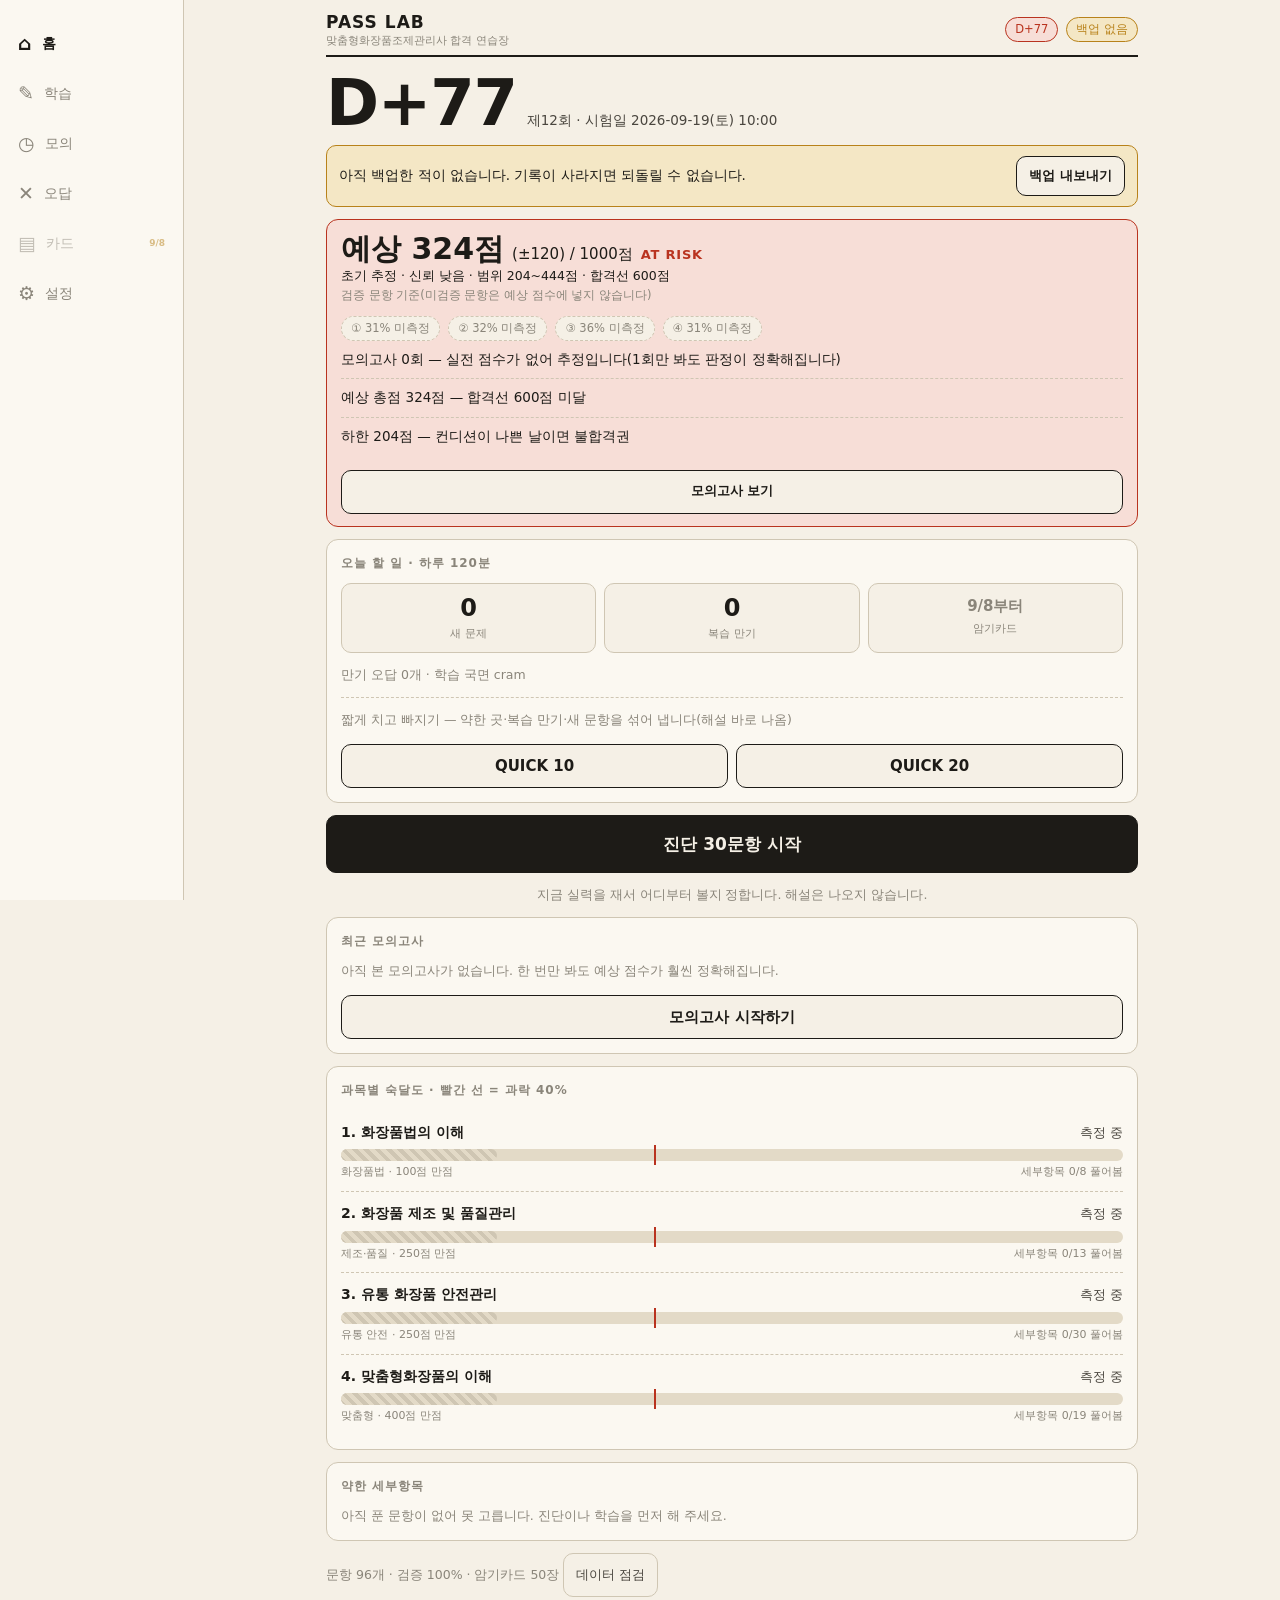
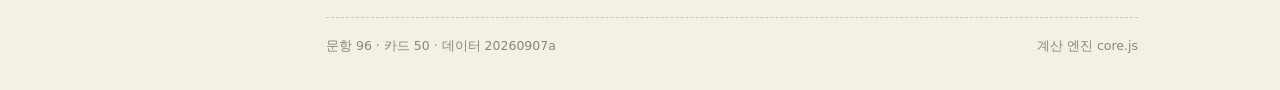
==== index.html @ 245eb5e2 "feat(cards): 암기카드 "설명하는 그림"(figure) 1단계 — 엔진·테스트·화면 연결·시범 4장 core.js에 figureToSvg(spec)/figureTexts/" ====
<!DOCTYPE html>
<html lang="ko">
<head>
<meta charset="utf-8">
<meta name="viewport" content="width=device-width, initial-scale=1, viewport-fit=cover">
<meta name="color-scheme" content="light">
<meta name="format-detection" content="telephone=no">
<meta name="apple-mobile-web-app-capable" content="yes">
<meta name="apple-mobile-web-app-title" content="PASS LAB">
<meta name="description" content="맞춤형화장품조제관리사 합격 연습장 — 문제 풀이·오답노트·암기카드">
<title>PASS LAB · 조제관리사 합격 연습장</title>
<link rel="stylesheet" href="style.css">
</head>
<body>

<div id="app">
  <header class="topbar">
    <div class="brand">PASS LAB<span>맞춤형화장품조제관리사 합격 연습장</span></div>
    <div class="row" id="topmeta"></div>
  </header>

  <main id="main">
    <p class="muted" style="padding:28px 0">문항을 불러오는 중입니다…</p>
    <noscript><p>이 앱은 자바스크립트가 필요합니다. 브라우저 설정에서 자바스크립트를 켜 주세요.</p></noscript>
  </main>

  <footer class="foot small muted" id="foot"></footer>
</div>

<nav class="tabbar" id="tabbar" aria-label="화면 이동">
  <button type="button" data-act="tab" data-tab="home"><i>&#x2302;</i>홈</button>
  <button type="button" data-act="tab" data-tab="study"><i>&#x270E;</i>학습</button>
  <button type="button" data-act="tab" data-tab="mock"><i>&#x25F7;</i>모의</button>
  <button type="button" data-act="tab" data-tab="mistakes"><i>&#x2715;</i>오답</button>
  <button type="button" data-act="tab" data-tab="cards" class="off"><i>&#x25A4;</i>카드<span class="badge">9/8</span></button>
  <button type="button" data-act="tab" data-tab="settings"><i>&#x2699;&#xFE0E;</i>설정</button>
</nav>

<div class="toast" id="toast" role="status" aria-live="polite"></div>

<!-- 계산 엔진과 시험 구조는 먼저, 문항 배치는 app.js가 manifest 순서대로 넣는다. -->
<script src="data/blueprint.js"></script>
<script src="data/topics.js"></script>
<script src="core.js"></script>
<script src="data/manifest.js"></script>
<script src="app.js"></script>

</body>
</html>
---- style.css ----
/* PASS LAB — 종이 시험지 × 채점 펜.
   웹폰트·외부 CDN 없음. 시스템 글꼴만 쓴다. */

:root{
  --paper:#F5F0E6;
  --paper-2:#EDE6D8;
  --paper-3:#E3DAC7;
  --card:#FBF8F1;
  --ink:#1D1B17;
  --ink-2:#4A463F;
  --ink-3:#8A857A;
  --rule:#CFC6B3;
  --red:#B9331F;
  --red-bg:#F7DED7;
  --green:#2A6F46;
  --green-bg:#DCEBDF;
  --amber:#B8821A;
  --amber-bg:#F4E7C5;
  --blue:#2F5D8A;
  --blue-bg:#DCE6F0;
  --sans:-apple-system, "Apple SD Gothic Neo", "Pretendard", system-ui, sans-serif;
  --tabh:62px;
}

*,*::before,*::after{box-sizing:border-box}
html{-webkit-text-size-adjust:100%}
body{
  margin:0;
  background:var(--paper);
  color:var(--ink);
  font-family:var(--sans);
  font-size:15px;
  line-height:1.6;
  font-variant-numeric:tabular-nums;
  -webkit-font-smoothing:antialiased;
  padding-bottom:calc(var(--tabh) + 24px + env(safe-area-inset-bottom, 0px));
}
h1,h2,h3,h4,p,ul,ol{margin:0}
ul.plain{list-style:none;padding:0}
b,strong{font-weight:700}
button{font:inherit;color:inherit;cursor:pointer;-webkit-tap-highlight-color:transparent}
input,select,textarea{font:inherit;color:inherit}
.hidden{display:none !important}
.muted{color:var(--ink-3)}
.small{font-size:12.5px}
.tiny{font-size:11.5px}
.right{text-align:right}
.center{text-align:center}
.row{display:flex;gap:8px;align-items:center;flex-wrap:wrap}
.row.between{justify-content:space-between}
.spacer{flex:1 1 auto}
.mt{margin-top:12px}
.mb{margin-bottom:12px}
hr.rule{border:0;border-top:1px dashed var(--rule);margin:12px 0}

#app{max-width:900px;margin:0 auto;padding:0 14px}

/* ---------- 상단 ---------- */
.topbar{
  display:flex;align-items:center;justify-content:space-between;gap:8px;flex-wrap:wrap;
  padding:12px 0 8px;border-bottom:2px solid var(--ink);
}
.brand{font-size:17px;font-weight:700;letter-spacing:.06em;line-height:1.2}
.brand span{display:block;font-size:10.5px;color:var(--ink-3);font-weight:400;letter-spacing:0;margin-top:2px}

/* ---------- 공통 부품 ---------- */
.card{background:var(--card);border:1px solid var(--rule);border-radius:12px;padding:14px;margin:12px 0}
.card > h2{margin:0 0 10px;font-size:12px;letter-spacing:.08em;color:var(--ink-3);font-weight:700}
.card.flat{background:var(--paper);}

.chip{
  display:inline-flex;align-items:center;gap:4px;white-space:nowrap;
  border:1px solid var(--rule);border-radius:999px;padding:2px 9px;
  font-size:11.5px;color:var(--ink-2);background:var(--paper);
}
.chip.red{border-color:var(--red);color:var(--red);background:var(--red-bg)}
.chip.green{border-color:var(--green);color:var(--green);background:var(--green-bg)}
.chip.amber{border-color:var(--amber);color:var(--amber);background:var(--amber-bg)}
.chip.blue{border-color:var(--blue);color:var(--blue);background:var(--blue-bg)}
.chip.gray{border-style:dashed;color:var(--ink-3)}
.chip.ink{background:var(--ink);color:var(--paper);border-color:var(--ink)}

.btn{
  display:inline-flex;align-items:center;justify-content:center;gap:6px;
  min-height:44px;padding:9px 14px;
  border:1.5px solid var(--ink);border-radius:10px;
  background:var(--paper);color:var(--ink);font-weight:600;
  transition:background .12s ease;
}
.btn:hover{background:var(--paper-2)}
.btn.primary{background:var(--ink);color:var(--paper)}
.btn.primary:hover{background:#000}
.btn.ghost{border-color:var(--rule);color:var(--ink-2);font-weight:500}
.btn.danger{border-color:var(--red);color:var(--red)}
.btn.danger.primary{background:var(--red);color:#fff}
.btn.sm{min-height:44px;padding:6px 12px;font-size:13px;border-width:1px}
.btn.big{width:100%;min-height:58px;font-size:17px}
.btn.wide{flex:1 1 140px}
.btn[disabled]{opacity:.4;cursor:not-allowed}
.btn.on{background:var(--ink);color:var(--paper);border-color:var(--ink)}

.banner{
  display:flex;gap:8px;align-items:center;justify-content:space-between;flex-wrap:wrap;
  border:1.5px solid var(--amber);background:var(--amber-bg);
  border-radius:10px;padding:10px 12px;margin:10px 0;font-size:13.5px;
}
.banner.blue{border-color:var(--blue);background:var(--blue-bg)}
.banner.red{border-color:var(--red);background:var(--red-bg)}
.banner.green{border-color:var(--green);background:var(--green-bg)}
.banner .btn{min-height:40px}

/* ---------- 홈 ---------- */
.dday{display:flex;align-items:baseline;gap:10px;flex-wrap:wrap;margin:14px 0 2px}
.dday b{font-size:52px;font-weight:700;line-height:1;letter-spacing:-.02em}
.dday span{font-size:13.5px;color:var(--ink-2)}

.todo{display:grid;grid-template-columns:repeat(3,minmax(0,1fr));gap:8px}
.todo .t{border:1px solid var(--rule);border-radius:10px;padding:10px 6px;text-align:center;background:var(--paper);min-width:0}
.todo .t b{display:block;font-size:24px;font-weight:700;line-height:1.2}
.todo .t em{display:block;font-size:15px;font-style:normal;font-weight:700;line-height:1.6;color:var(--ink-3)}
.todo .t span{display:block;font-size:11px;color:var(--ink-3);margin-top:2px}

.bar{position:relative;height:12px;background:var(--paper-3);border-radius:6px;margin:6px 0 2px}
.bar i{position:absolute;left:0;top:0;bottom:0;border-radius:6px;background:var(--ink);max-width:100%}
.bar i.warn{background:var(--amber)}
.bar i.bad{background:var(--red)}
.bar i.good{background:var(--green)}
.bar i.est{background:repeating-linear-gradient(45deg,var(--rule) 0 4px,var(--paper-3) 4px 8px)}
.bar .cut{position:absolute;left:40%;top:-4px;bottom:-4px;width:2px;background:var(--red)}
.barnote{display:flex;justify-content:space-between;font-size:11px;color:var(--ink-3)}

.subj{padding:10px 0;border-bottom:1px dashed var(--rule)}
.subj:last-child{border-bottom:0}
.subj .top{display:flex;justify-content:space-between;gap:8px;align-items:baseline}
.subj .nm{font-weight:600;font-size:14px}
.subj .val{font-size:13px;color:var(--ink-2);white-space:nowrap}

.list{list-style:none;padding:0;margin:0}
.list li{display:flex;justify-content:space-between;gap:10px;padding:8px 0;border-bottom:1px dashed var(--rule);font-size:13.5px}
.list li:last-child{border-bottom:0}
.list li .l{min-width:0;overflow-wrap:anywhere}
.list li .r{white-space:nowrap;color:var(--ink-2)}

/* ---------- 문항 ---------- */
.qhead{display:flex;gap:6px;align-items:center;flex-wrap:wrap;margin-bottom:6px}
.qcount{margin-left:auto;font-size:13px;font-weight:700;white-space:nowrap}
.prog{height:6px;background:var(--paper-3);border-radius:4px;overflow:hidden;margin:6px 0 14px}
.prog i{display:block;height:100%;background:var(--ink);transition:width .15s ease}
.stem{font-size:17px;line-height:1.62;font-weight:500;white-space:pre-wrap;overflow-wrap:anywhere;margin:10px 0 14px}

.choices{display:block;margin:0 0 4px}
.choice{
  display:flex;gap:10px;align-items:flex-start;width:100%;text-align:left;
  border:1.5px solid var(--rule);border-radius:10px;padding:11px 12px;margin-bottom:8px;
  background:var(--paper);min-height:44px;transition:border-color .12s ease,background .12s ease;
}
.choice:hover{border-color:var(--ink-3)}
.choice .k{flex:none;width:26px;height:26px;border-radius:50%;border:1.5px solid var(--ink);
  display:grid;place-items:center;font-size:13px;font-weight:700}
.choice .txt{min-width:0;overflow-wrap:anywhere;line-height:1.55}
.choice .why{display:block;margin-top:6px;font-size:12.5px;color:var(--ink-2)}
.choice.sel{border-color:var(--ink);background:var(--paper-2)}
.choice.ok{border-color:var(--green);background:var(--green-bg)}
.choice.ok .k{background:var(--green);color:#fff;border-color:var(--green)}
.choice.bad{border-color:var(--red);background:var(--red-bg)}
.choice.bad .k{background:var(--red);color:#fff;border-color:var(--red)}
.choice[disabled]{opacity:1;cursor:default}

.blankrow{display:flex;gap:8px;align-items:center;margin-bottom:8px}
.blankrow .blab{flex:none;width:34px;font-size:17px;font-weight:700;text-align:center}
.shortin{
  width:100%;min-width:0;min-height:48px;font-size:18px;padding:11px 12px;
  border:1.5px solid var(--ink);border-radius:10px;background:#fff;
}
.confrow{display:grid;grid-template-columns:repeat(3,minmax(0,1fr));gap:8px;margin-top:6px}
.confrow .btn{min-width:0;padding:9px 4px}
.acts{display:flex;gap:8px;flex-wrap:wrap;margin-top:14px}
.acts .btn{flex:1 1 130px}
.acts .btn.narrow{flex:0 0 auto}

/* 판정 배너 */
.verdict{border-left:5px solid var(--red);background:var(--red-bg);
  padding:10px 12px;border-radius:0 10px 10px 0;margin:14px 0}
.verdict.ok{border-left-color:var(--green);background:var(--green-bg)}
.verdict.warn{border-left-color:var(--amber);background:var(--amber-bg)}
.verdict.ask{border-left-color:var(--blue);background:var(--blue-bg)}
.verdict b{font-size:17px}
.verdict p{margin:4px 0 0;font-size:13.5px;color:var(--ink-2)}

.ansbox{display:grid;grid-template-columns:1fr;gap:8px;margin:12px 0}
.ansbox div{border-radius:10px;padding:9px 11px;font-size:14px;overflow-wrap:anywhere}
.ansbox .mine{background:var(--red-bg);border:1px solid #E5B7AD}
.ansbox .mine.okmine{background:var(--green-bg);border-color:#B9D3BF}
.ansbox .real{background:var(--green-bg);border:1px solid #B9D3BF}
.ansbox small{display:block;font-size:10.5px;letter-spacing:.06em;color:var(--ink-3);margin-bottom:2px}

.ex{border:1px solid var(--rule);border-radius:10px;padding:11px 12px;background:var(--card);margin-bottom:10px}
.ex h4{margin:0 0 4px;font-size:10.5px;letter-spacing:.08em;color:var(--ink-3);font-weight:700}
.ex p{margin:0;font-size:14px;overflow-wrap:anywhere}
.ex.memory{background:var(--amber-bg);border-color:#E6D19A}
.ex.memory p{font-size:16.5px;font-weight:700}
.ex.src p{font-size:12.5px;color:var(--ink-2)}
.ex.flash p{font-size:13.5px}
.ex.flash .f{font-weight:600}
.ex.flash .b{color:var(--green)}

/* ---------- 암기카드 그림(figure) ---------- */
/* 접기/펴기는 <details>로만 한다(JS 없음, 애니메이션 없음). */
.figbox{margin:8px 0;border:1px dashed var(--rule);border-radius:10px;background:var(--paper)}
.figbox > summary{
  list-style:none;cursor:pointer;padding:7px 10px;
  font-size:11.5px;letter-spacing:.06em;font-weight:700;color:var(--ink-3);
}
.figbox > summary::-webkit-details-marker{display:none}
.figbox > summary::before{content:"▸ ";color:var(--amber)}
.figbox[open] > summary::before{content:"▾ "}
.figbox[open] > summary{border-bottom:1px dashed var(--rule)}
.figbox .fig{padding:8px 10px 10px}
.figbox .fig svg{display:block;width:100%;height:auto;max-width:420px;margin:0 auto}

.reasons{display:flex;gap:6px;flex-wrap:wrap}
.reasons .btn{flex:0 1 auto}
textarea{width:100%;min-height:70px;padding:10px;border:1.5px solid var(--rule);
  border-radius:10px;background:var(--paper);resize:vertical}

/* ---------- 필터·폼 ---------- */
.fields{display:grid;grid-template-columns:repeat(2,minmax(0,1fr));gap:10px}
.field{display:flex;flex-direction:column;gap:4px;min-width:0}
.field.full{grid-column:1/-1}
.field label{font-size:11px;color:var(--ink-3);font-weight:700;letter-spacing:.04em}
select,input[type=date],input[type=text],input[type=file]{
  width:100%;min-width:0;min-height:44px;padding:8px 10px;
  border:1.5px solid var(--rule);border-radius:10px;background:var(--paper);
}
select{-webkit-appearance:none;appearance:none;
  background-image:linear-gradient(45deg,transparent 50%,var(--ink-2) 50%),linear-gradient(135deg,var(--ink-2) 50%,transparent 50%);
  background-position:calc(100% - 16px) 50%,calc(100% - 11px) 50%;
  background-size:5px 5px,5px 5px;background-repeat:no-repeat;padding-right:30px}
label.check{display:flex;gap:8px;align-items:center;min-height:44px;font-size:14px}
label.check input{width:20px;height:20px}

/* ---------- 표 ---------- */
.tablewrap{overflow-x:auto;-webkit-overflow-scrolling:touch;margin:0 -2px}
table{border-collapse:collapse;font-size:13px;width:100%}
th{text-align:left;font-size:10.5px;letter-spacing:.05em;color:var(--ink-3);font-weight:700;
  padding:6px 7px;border-bottom:1px solid var(--rule);white-space:nowrap}
td{padding:7px;border-bottom:1px dashed var(--rule);white-space:nowrap}
tr:last-child td{border-bottom:0}
tfoot td{font-weight:700;border-top:1px solid var(--rule)}
td.l,th.l{white-space:normal;overflow-wrap:anywhere}

/* ---------- 오답노트 ---------- */
.wn{border:1px solid var(--rule);border-radius:12px;background:var(--card);margin-bottom:10px;overflow:hidden}
.wn > .head{display:block;width:100%;text-align:left;background:none;border:0;padding:11px 12px}
.wn > .head .q{font-size:14px;font-weight:500;overflow-wrap:anywhere;margin-bottom:5px}
.wn > .body{padding:2px 12px 12px;border-top:1px dashed var(--rule)}
.wn.open > .head{background:var(--paper-2)}

/* ---------- 잠금 화면 ---------- */
.locked{text-align:center;padding:48px 16px;color:var(--ink-3)}
.locked .lk{display:inline-block;border:1.5px dashed var(--rule);border-radius:999px;
  padding:5px 16px;font-size:12px;letter-spacing:.1em;color:var(--ink-3)}
.locked h3{margin:12px 0 6px;font-size:18px;color:var(--ink)}

/* ---------- 결과 ---------- */
.resub{border:1px solid var(--rule);border-radius:12px;padding:12px;background:var(--paper);margin-bottom:10px}
.resub .t{display:flex;justify-content:space-between;gap:8px;align-items:baseline;flex-wrap:wrap}
.resub .nm{font-weight:700}
.score{font-size:30px;font-weight:700;line-height:1.1}
.score small{font-size:14px;color:var(--ink-3);font-weight:400}

/* ---------- 모의고사 ---------- */
.mockbar{
  position:sticky;top:0;z-index:15;
  display:flex;align-items:center;gap:8px;flex-wrap:wrap;
  background:var(--paper);border-bottom:2px solid var(--ink);
  padding:8px 0 8px;margin:0 0 10px;
}
.mockbar .mtime{
  font-size:26px;font-weight:700;line-height:1;letter-spacing:.01em;
  min-width:82px;white-space:nowrap;
}
.mockbar .mtime.warn{color:var(--red)}
.mockbar .mstat{font-size:12px;color:var(--ink-2);white-space:nowrap}
.mockbar .mstat b{font-size:15px}
.mockbar .mbtns{display:flex;gap:6px;margin-left:auto}
.mockbar .mbtns .btn{min-height:44px;padding:6px 11px;font-size:13px}

.pad{display:grid;grid-template-columns:repeat(auto-fill,minmax(42px,1fr));gap:5px;margin:2px 0 12px}
.pad .padlab{
  grid-column:1/-1;font-size:10.5px;letter-spacing:.06em;font-weight:700;color:var(--ink-3);
  border-top:1px dashed var(--rule);padding:8px 0 2px;margin:0;
}
.pad .padlab:first-child{border-top:0;padding-top:0}
.pad .padlab.short{color:var(--blue);border-top:2px solid var(--blue)}
.pn{
  min-height:44px;min-width:0;padding:2px;border:1px solid var(--rule);border-radius:8px;
  background:var(--paper);color:var(--ink-3);font-size:12.5px;font-weight:600;line-height:1.1;
}
.pn.on{background:var(--ink);color:var(--paper);border-color:var(--ink)}
.pn.flag{border-color:var(--amber);border-width:2px}
.pn.cur{outline:2.5px solid var(--blue);outline-offset:-1px}

.qflags{display:flex;gap:8px;margin-top:10px}
.qflags .btn{flex:1 1 0;min-width:0}
.qflags .btn.flagon{border-color:var(--amber);background:var(--amber-bg);color:var(--amber)}
.qflags .btn.guesson{border-color:var(--blue);background:var(--blue-bg);color:var(--blue)}

.bigscore{display:flex;align-items:baseline;gap:10px;flex-wrap:wrap;margin:10px 0 2px}
.bigscore b{font-size:48px;font-weight:700;line-height:1;letter-spacing:-.02em}
.bigscore span{font-size:14px;color:var(--ink-2)}

.expcard{border:1.5px solid var(--ink);border-radius:12px;padding:12px 14px;background:var(--card);margin:12px 0}
.expcard.safe{border-color:var(--green);background:var(--green-bg)}
.expcard.warn{border-color:var(--amber);background:var(--amber-bg)}
.expcard.risk{border-color:var(--red);background:var(--red-bg)}
.expcard .e{display:flex;align-items:baseline;gap:8px;flex-wrap:wrap}
.expcard .e b{font-size:30px;font-weight:700;line-height:1.1}
.expcard .e .lab{font-size:13px;font-weight:700;letter-spacing:.06em}
.expcard .e .lab.safe{color:var(--green)}
.expcard .e .lab.warn{color:var(--amber)}
.expcard .e .lab.risk{color:var(--red)}

.numlist{display:grid;grid-template-columns:repeat(auto-fill,minmax(52px,1fr));gap:6px;margin:8px 0}
.numlist .btn{min-height:44px;padding:4px;font-size:13px}

/* ---------- 하단 탭 ---------- */
.tabbar{
  position:fixed;left:0;right:0;bottom:0;z-index:20;
  display:grid;grid-template-columns:repeat(6,minmax(0,1fr));
  background:var(--card);border-top:1px solid var(--rule);
  padding-bottom:env(safe-area-inset-bottom, 0px);
}
.tabbar button{
  position:relative;min-width:0;border:0;background:none;
  min-height:var(--tabh);padding:8px 1px 10px;
  display:flex;flex-direction:column;align-items:center;justify-content:center;gap:3px;
  font-size:10px;color:var(--ink-3);line-height:1.2;
}
.tabbar button i{font-style:normal;font-size:17px;line-height:1}
.tabbar button.on{color:var(--ink);font-weight:700}
.tabbar button.off{opacity:.5}
.tabbar .badge{position:absolute;top:3px;right:6px;font-size:9px;font-weight:700;color:var(--amber);line-height:1}
.tabbar .dot{position:absolute;top:8px;right:12px;width:7px;height:7px;border-radius:50%;background:var(--red)}

/* ---------- 토스트 ---------- */
.toast{
  position:fixed;left:50%;bottom:calc(var(--tabh) + 18px);
  transform:translateX(-50%) translateY(10px);
  background:var(--ink);color:var(--paper);
  padding:10px 16px;border-radius:10px;font-size:13.5px;
  max-width:86vw;text-align:center;
  opacity:0;pointer-events:none;z-index:30;
  transition:opacity .15s ease, transform .15s ease;
}
.toast.show{opacity:1;transform:translateX(-50%)}

.foot{padding:18px 0 6px;border-top:1px dashed var(--rule);margin-top:20px;
  display:flex;justify-content:space-between;gap:8px;flex-wrap:wrap}

/* ---------- 데스크톱 (좌측 세로 탭) ---------- */
@media (min-width:900px){
  body{padding-bottom:28px;padding-left:184px}
  #app{max-width:860px;padding:0 24px}
  .tabbar{
    top:0;bottom:0;right:auto;width:184px;
    grid-template-columns:1fr;grid-auto-rows:min-content;align-content:start;
    border-top:0;border-right:1px solid var(--rule);padding-top:18px;
  }
  .tabbar button{flex-direction:row;justify-content:flex-start;gap:10px;
    padding:0 18px;min-height:50px;font-size:14px}
  .tabbar button i{font-size:19px}
  .tabbar .badge{position:static;margin-left:auto}
  .tabbar .dot{position:static;margin-left:auto}
  .dday b{font-size:64px}
  .ansbox{grid-template-columns:1fr 1fr}
  .fields{grid-template-columns:repeat(3,minmax(0,1fr))}
}
@media (min-width:520px) and (max-width:899px){
  .ansbox{grid-template-columns:1fr 1fr}
}
@media (prefers-reduced-motion:reduce){
  *{transition:none !important;animation:none !important}
}
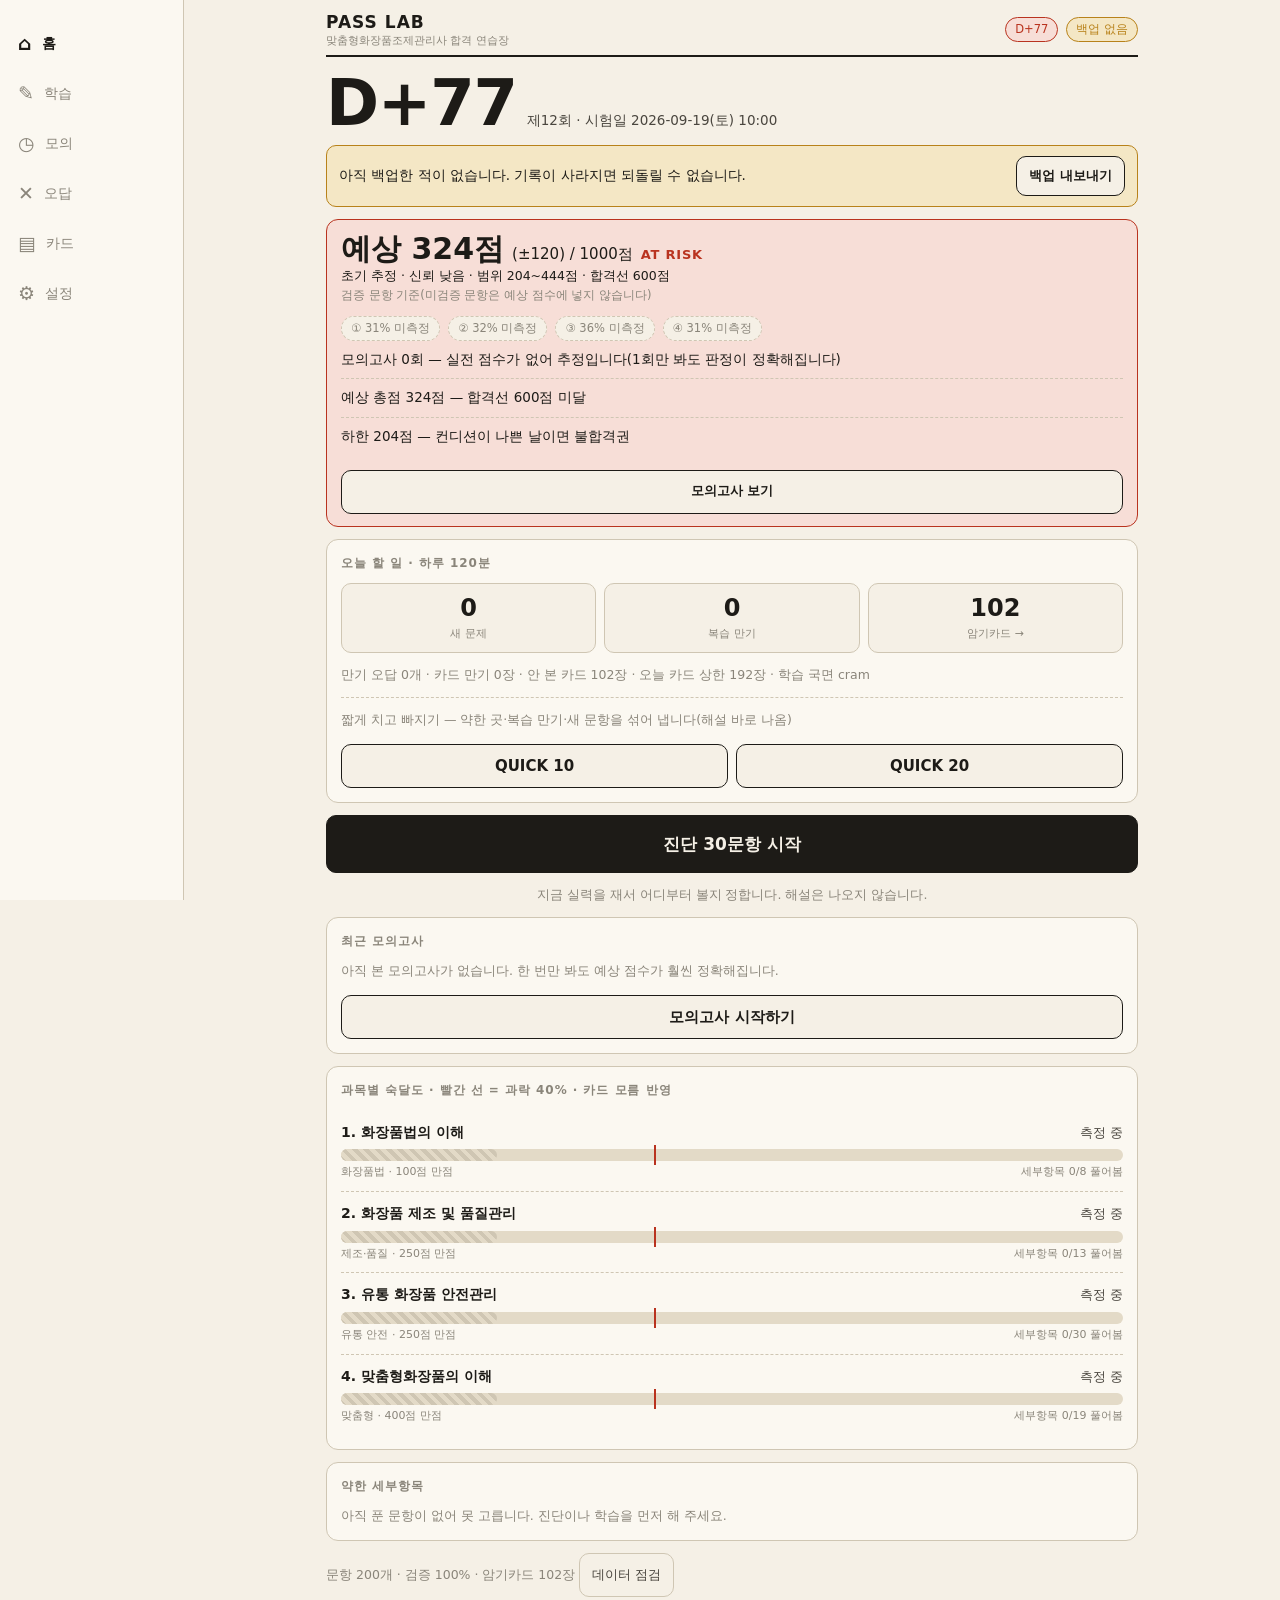
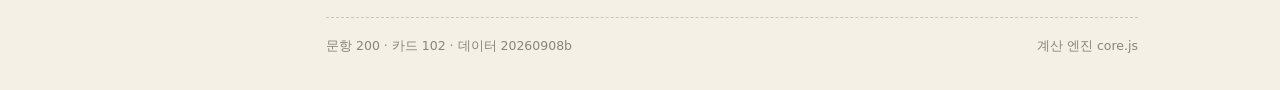
==== commit 1ab18c81: "feat(ui): 암기카드 탭·카드 세션(Leitner)·자동 편입 표시·프리셋 3종·홈 연동·백업 병합 (S4 Task 2) Co-Authored-By: Claude Fable " ====
--- a/index.html
+++ b/index.html
@@ -32,7 +32,7 @@
   <button type="button" data-act="tab" data-tab="study"><i>&#x270E;</i>학습</button>
   <button type="button" data-act="tab" data-tab="mock"><i>&#x25F7;</i>모의</button>
   <button type="button" data-act="tab" data-tab="mistakes"><i>&#x2715;</i>오답</button>
-  <button type="button" data-act="tab" data-tab="cards" class="off"><i>&#x25A4;</i>카드<span class="badge">9/8</span></button>
+  <button type="button" data-act="tab" data-tab="cards"><i>&#x25A4;</i>카드</button>
   <button type="button" data-act="tab" data-tab="settings"><i>&#x2699;&#xFE0E;</i>설정</button>
 </nav>
 
--- a/style.css
+++ b/style.css
@@ -116,6 +116,7 @@
 
 .todo{display:grid;grid-template-columns:repeat(3,minmax(0,1fr));gap:8px}
 .todo .t{border:1px solid var(--rule);border-radius:10px;padding:10px 6px;text-align:center;background:var(--paper);min-width:0}
+.todo button.t{width:100%;min-height:66px;cursor:pointer}
 .todo .t b{display:block;font-size:24px;font-weight:700;line-height:1.2}
 .todo .t em{display:block;font-size:15px;font-style:normal;font-weight:700;line-height:1.6;color:var(--ink-3)}
 .todo .t span{display:block;font-size:11px;color:var(--ink-3);margin-top:2px}
@@ -256,11 +257,37 @@
 .wn > .body{padding:2px 12px 12px;border-top:1px dashed var(--rule)}
 .wn.open > .head{background:var(--paper-2)}
 
-/* ---------- 잠금 화면 ---------- */
-.locked{text-align:center;padding:48px 16px;color:var(--ink-3)}
-.locked .lk{display:inline-block;border:1.5px dashed var(--rule);border-radius:999px;
-  padding:5px 16px;font-size:12px;letter-spacing:.1em;color:var(--ink-3)}
-.locked h3{margin:12px 0 6px;font-size:18px;color:var(--ink)}
+/* ---------- 암기카드 ---------- */
+/* 박스 분포 — 5칸(숫자 + 세로 막대 + 박스 번호) */
+.boxdist{display:grid;grid-template-columns:repeat(5,minmax(0,1fr));gap:6px}
+.boxdist .bx{min-width:0;text-align:center}
+.boxdist .bx b{display:block;font-size:17px;font-weight:700;line-height:1.2}
+.boxdist .bx .col{height:46px;display:flex;align-items:flex-end;justify-content:center;
+  border-bottom:1px solid var(--rule)}
+.boxdist .bx .col i{display:block;width:58%;background:var(--ink);border-radius:4px 4px 0 0}
+.boxdist .bx:first-child .col i{background:var(--red)}
+.boxdist .bx:last-child .col i{background:var(--green)}
+.boxdist .bx span{display:block;font-size:14px;color:var(--ink-3);margin-top:3px}
+
+/* 카드 앞면(누르면 뒤집힘) */
+.cardface{
+  border:1.5px solid var(--ink);border-radius:12px;background:var(--card);
+  padding:14px;margin:10px 0;min-height:132px;cursor:pointer;
+}
+.cardface .f{font-size:19px;font-weight:600;line-height:1.55;margin:10px 0 0;
+  overflow-wrap:anywhere;white-space:pre-wrap}
+.cardface.open{border-style:dashed}
+.cardface.open .f{font-size:16.5px}
+.cback .b{font-size:15.5px;line-height:1.62;margin:0;overflow-wrap:anywhere;white-space:pre-wrap}
+.confrow .btn.again{border-color:var(--red);color:var(--red)}
+.confrow .btn.hard{border-color:var(--amber);color:var(--amber)}
+.confrow .btn.good{border-color:var(--green);color:var(--green)}
+
+/* 프리셋 버튼 */
+.presets{display:grid;grid-template-columns:1fr;gap:8px}
+.presets .btn{flex-direction:column;align-items:flex-start;gap:2px;text-align:left;padding:10px 12px}
+.presets .btn b{font-size:13px;letter-spacing:.06em}
+.presets .btn span{font-size:12px;font-weight:400;color:var(--ink-3);overflow-wrap:anywhere}
 
 /* ---------- 결과 ---------- */
 .resub{border:1px solid var(--rule);border-radius:12px;padding:12px;background:var(--paper);margin-bottom:10px}
@@ -375,6 +402,7 @@
   .dday b{font-size:64px}
   .ansbox{grid-template-columns:1fr 1fr}
   .fields{grid-template-columns:repeat(3,minmax(0,1fr))}
+  .presets{grid-template-columns:repeat(3,minmax(0,1fr))}
 }
 @media (min-width:520px) and (max-width:899px){
   .ansbox{grid-template-columns:1fr 1fr}
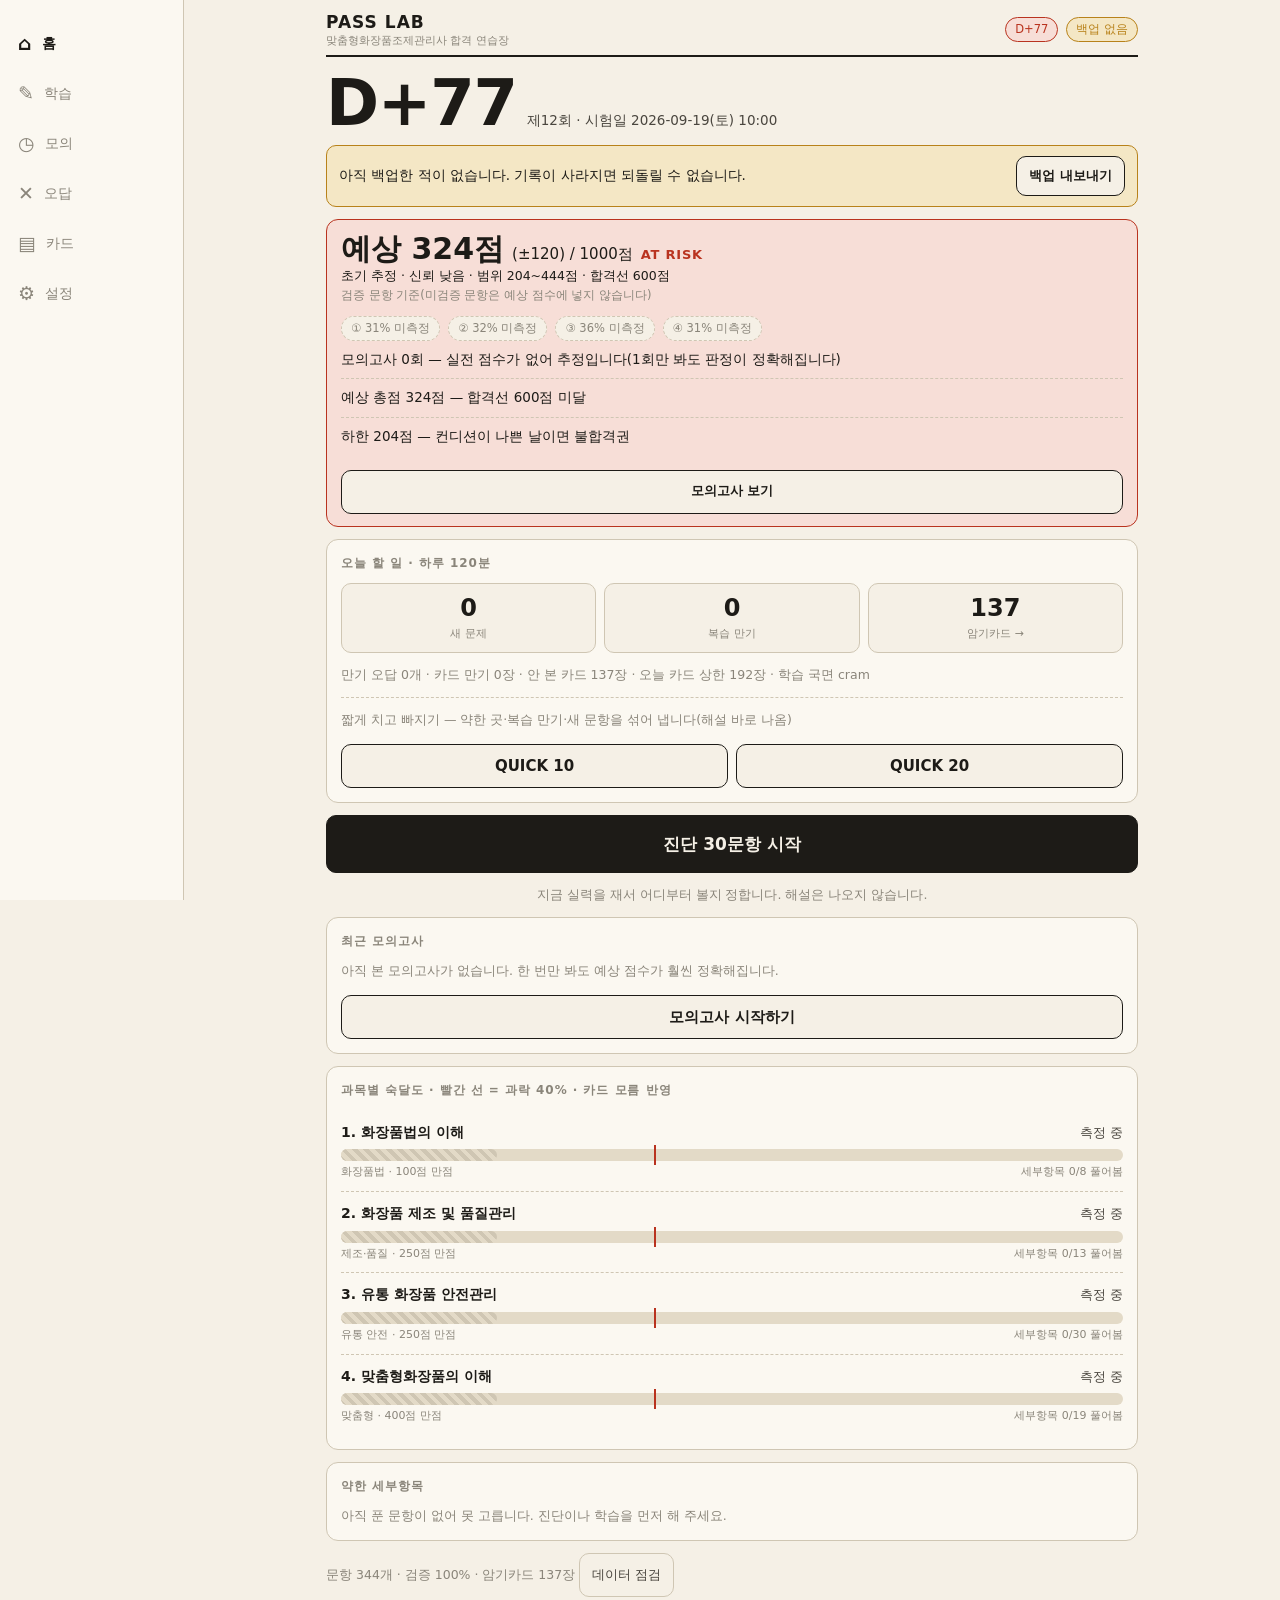
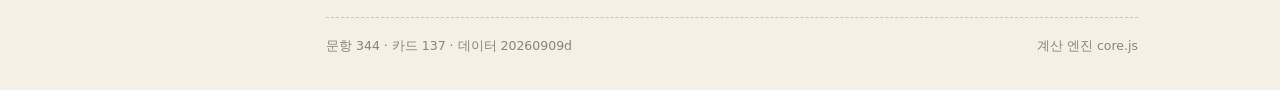
==== commit 6b8793a2: "deploy: bust cache for 344-question data" ====
--- a/index.html
+++ b/index.html
@@ -9,7 +9,7 @@
 <meta name="apple-mobile-web-app-title" content="PASS LAB">
 <meta name="description" content="맞춤형화장품조제관리사 합격 연습장 — 문제 풀이·오답노트·암기카드">
 <title>PASS LAB · 조제관리사 합격 연습장</title>
-<link rel="stylesheet" href="style.css">
+<link rel="stylesheet" href="style.css?v=20260909d">
 </head>
 <body>
 
@@ -39,11 +39,11 @@
 <div class="toast" id="toast" role="status" aria-live="polite"></div>
 
 <!-- 계산 엔진과 시험 구조는 먼저, 문항 배치는 app.js가 manifest 순서대로 넣는다. -->
-<script src="data/blueprint.js"></script>
-<script src="data/topics.js"></script>
-<script src="core.js"></script>
-<script src="data/manifest.js"></script>
-<script src="app.js"></script>
+<script src="data/blueprint.js?v=20260909d"></script>
+<script src="data/topics.js?v=20260909d"></script>
+<script src="core.js?v=20260909d"></script>
+<script src="data/manifest.js?v=20260909d"></script>
+<script src="app.js?v=20260909d"></script>
 
 </body>
 </html>
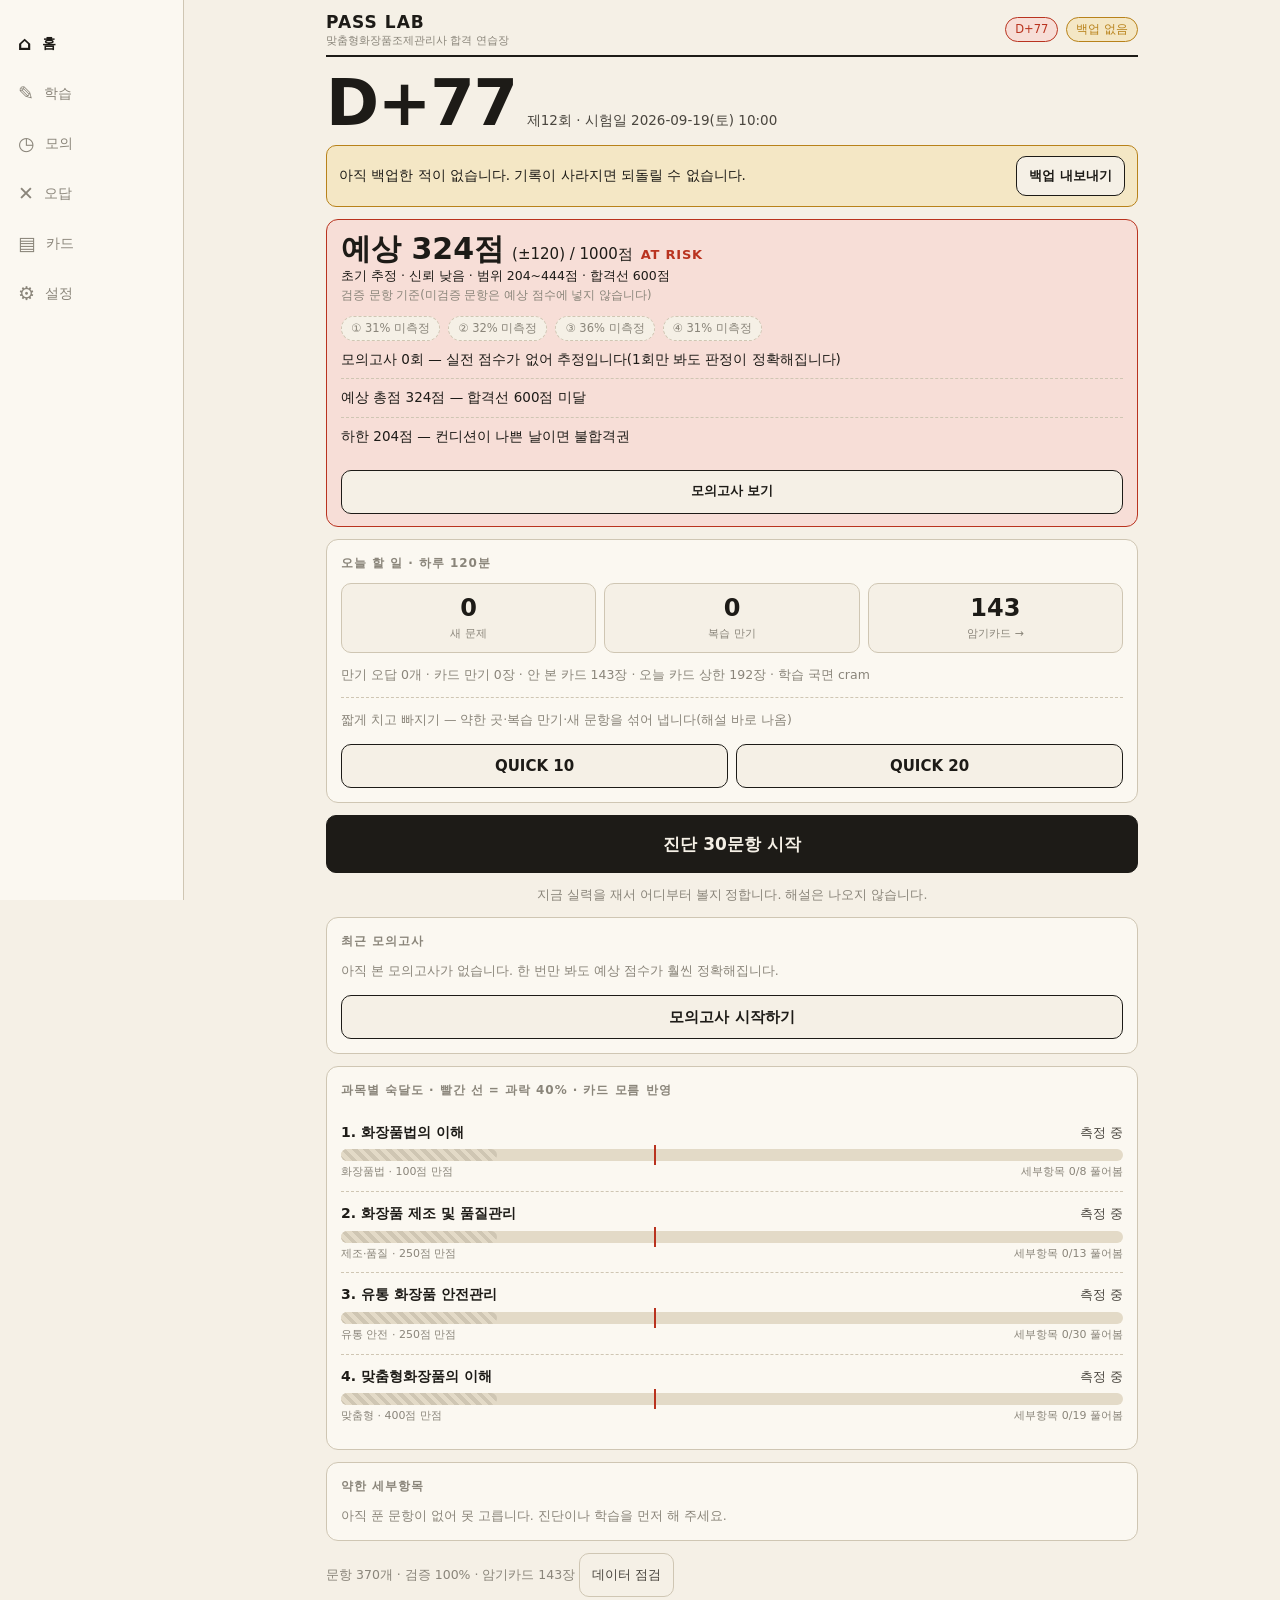
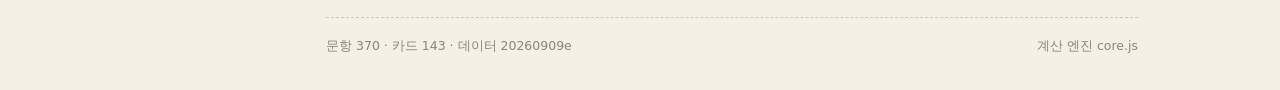
==== commit f82a92f2: "content: complete subject 3 question bank" ====
--- a/index.html
+++ b/index.html
@@ -9,7 +9,7 @@
 <meta name="apple-mobile-web-app-title" content="PASS LAB">
 <meta name="description" content="맞춤형화장품조제관리사 합격 연습장 — 문제 풀이·오답노트·암기카드">
 <title>PASS LAB · 조제관리사 합격 연습장</title>
-<link rel="stylesheet" href="style.css?v=20260909d">
+<link rel="stylesheet" href="style.css?v=20260909e">
 </head>
 <body>
 
@@ -39,11 +39,11 @@
 <div class="toast" id="toast" role="status" aria-live="polite"></div>
 
 <!-- 계산 엔진과 시험 구조는 먼저, 문항 배치는 app.js가 manifest 순서대로 넣는다. -->
-<script src="data/blueprint.js?v=20260909d"></script>
-<script src="data/topics.js?v=20260909d"></script>
-<script src="core.js?v=20260909d"></script>
-<script src="data/manifest.js?v=20260909d"></script>
-<script src="app.js?v=20260909d"></script>
+<script src="data/blueprint.js?v=20260909e"></script>
+<script src="data/topics.js?v=20260909e"></script>
+<script src="core.js?v=20260909e"></script>
+<script src="data/manifest.js?v=20260909e"></script>
+<script src="app.js?v=20260909e"></script>
 
 </body>
 </html>
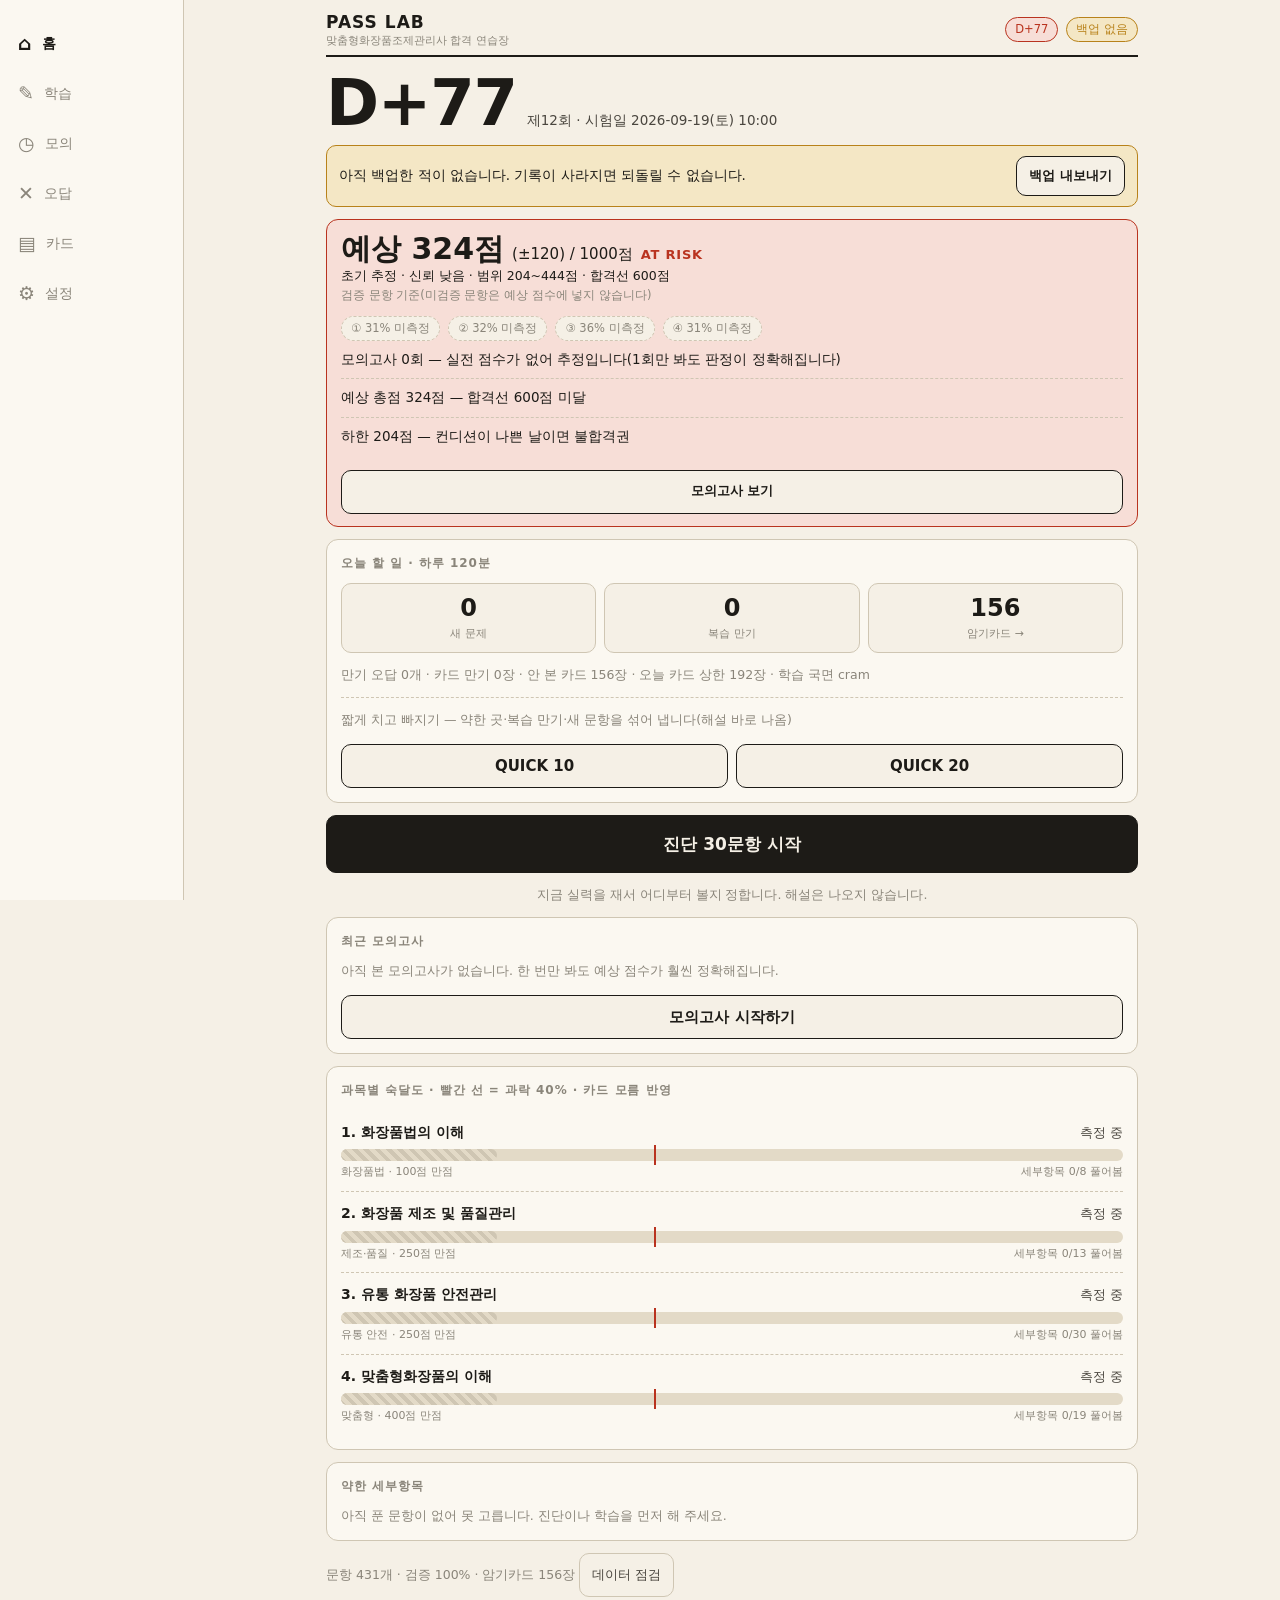
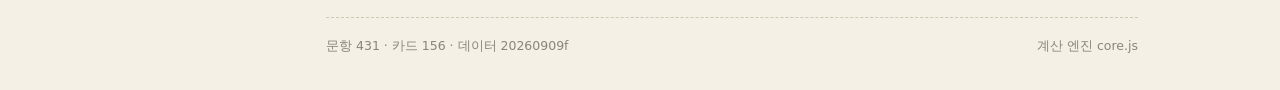
==== commit 9e3b22f2: "content: complete subject 4 expansion to 204 questions" ====
--- a/index.html
+++ b/index.html
@@ -9,7 +9,7 @@
 <meta name="apple-mobile-web-app-title" content="PASS LAB">
 <meta name="description" content="맞춤형화장품조제관리사 합격 연습장 — 문제 풀이·오답노트·암기카드">
 <title>PASS LAB · 조제관리사 합격 연습장</title>
-<link rel="stylesheet" href="style.css?v=20260909e">
+<link rel="stylesheet" href="style.css?v=20260909f">
 </head>
 <body>
 
@@ -39,11 +39,11 @@
 <div class="toast" id="toast" role="status" aria-live="polite"></div>
 
 <!-- 계산 엔진과 시험 구조는 먼저, 문항 배치는 app.js가 manifest 순서대로 넣는다. -->
-<script src="data/blueprint.js?v=20260909e"></script>
-<script src="data/topics.js?v=20260909e"></script>
-<script src="core.js?v=20260909e"></script>
-<script src="data/manifest.js?v=20260909e"></script>
-<script src="app.js?v=20260909e"></script>
+<script src="data/blueprint.js?v=20260909f"></script>
+<script src="data/topics.js?v=20260909f"></script>
+<script src="core.js?v=20260909f"></script>
+<script src="data/manifest.js?v=20260909f"></script>
+<script src="app.js?v=20260909f"></script>
 
 </body>
 </html>
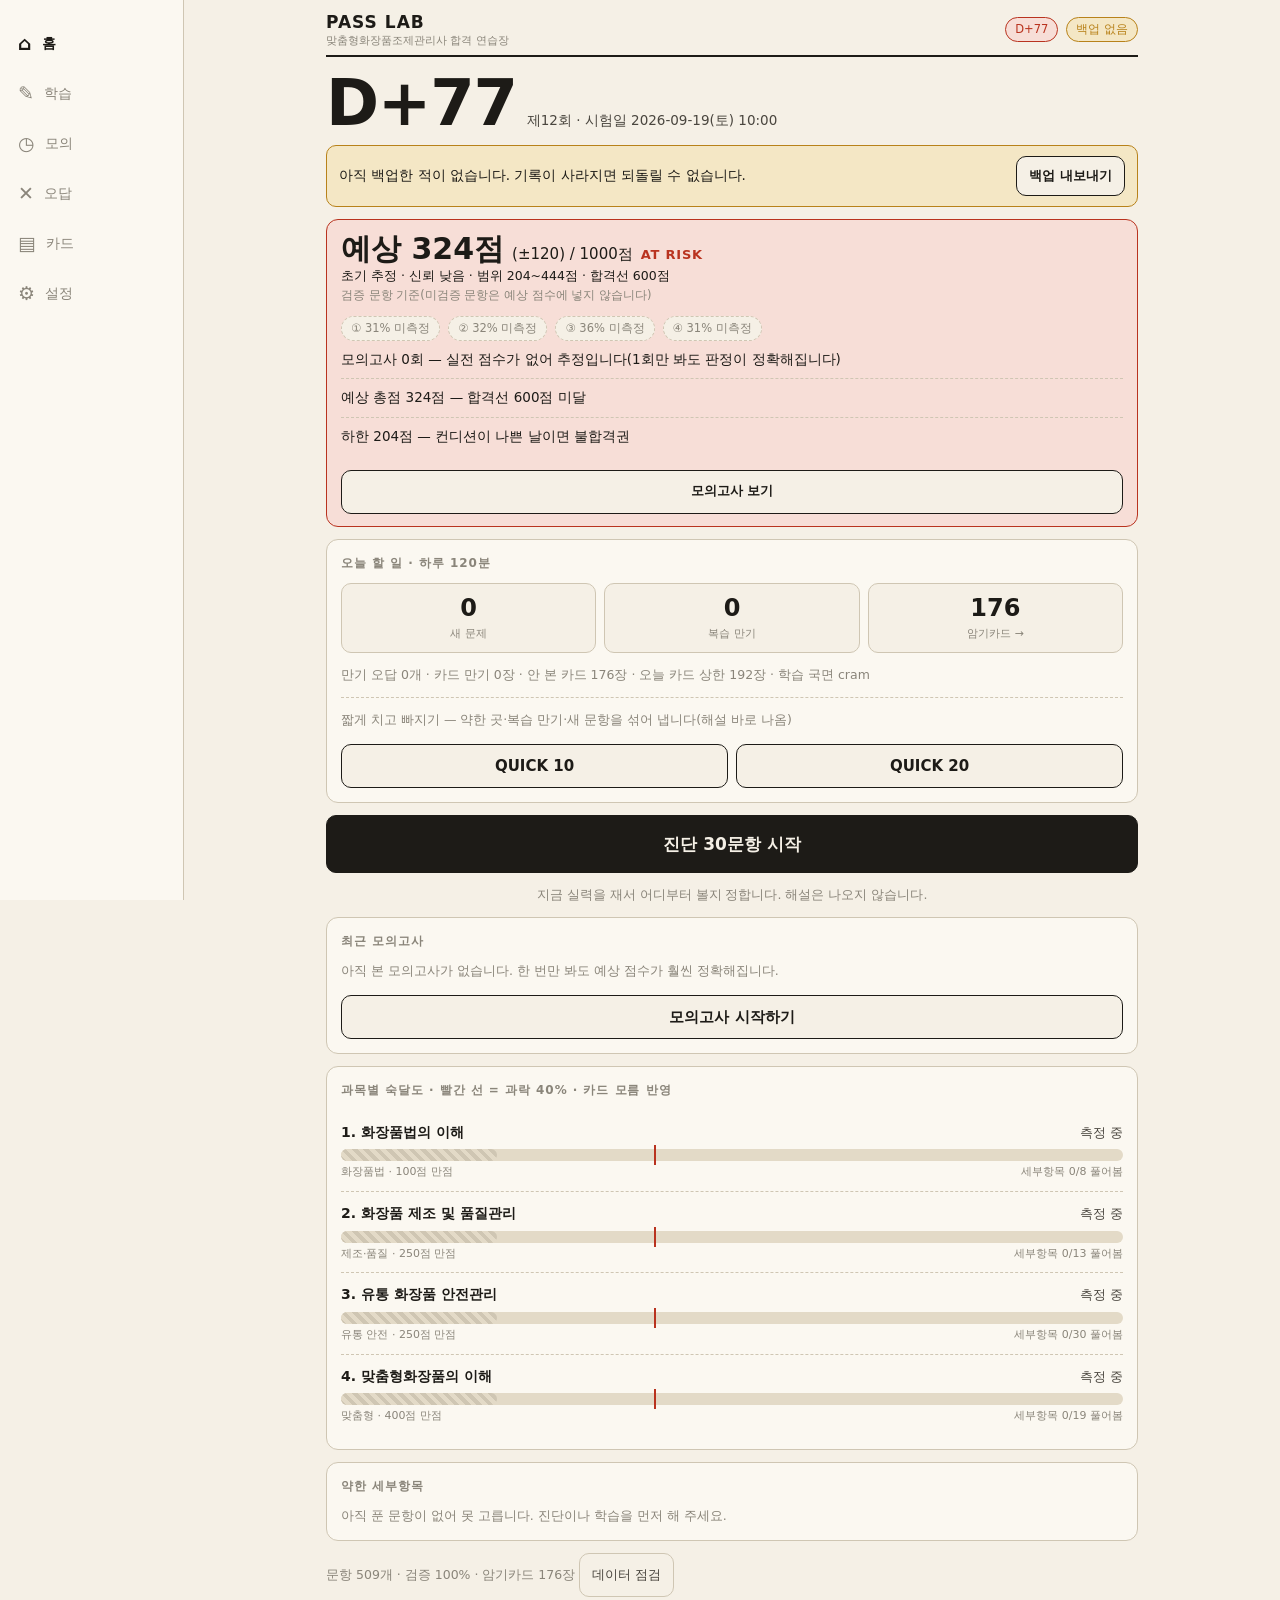
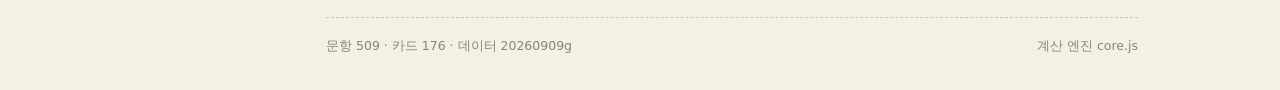
==== commit 4418192e: "content: complete 509-question exam bank" ====
--- a/index.html
+++ b/index.html
@@ -9,7 +9,7 @@
 <meta name="apple-mobile-web-app-title" content="PASS LAB">
 <meta name="description" content="맞춤형화장품조제관리사 합격 연습장 — 문제 풀이·오답노트·암기카드">
 <title>PASS LAB · 조제관리사 합격 연습장</title>
-<link rel="stylesheet" href="style.css?v=20260909f">
+<link rel="stylesheet" href="style.css?v=20260909g">
 </head>
 <body>
 
@@ -39,11 +39,11 @@
 <div class="toast" id="toast" role="status" aria-live="polite"></div>
 
 <!-- 계산 엔진과 시험 구조는 먼저, 문항 배치는 app.js가 manifest 순서대로 넣는다. -->
-<script src="data/blueprint.js?v=20260909f"></script>
-<script src="data/topics.js?v=20260909f"></script>
-<script src="core.js?v=20260909f"></script>
-<script src="data/manifest.js?v=20260909f"></script>
-<script src="app.js?v=20260909f"></script>
+<script src="data/blueprint.js?v=20260909g"></script>
+<script src="data/topics.js?v=20260909g"></script>
+<script src="core.js?v=20260909g"></script>
+<script src="data/manifest.js?v=20260909g"></script>
+<script src="app.js?v=20260909g"></script>
 
 </body>
 </html>
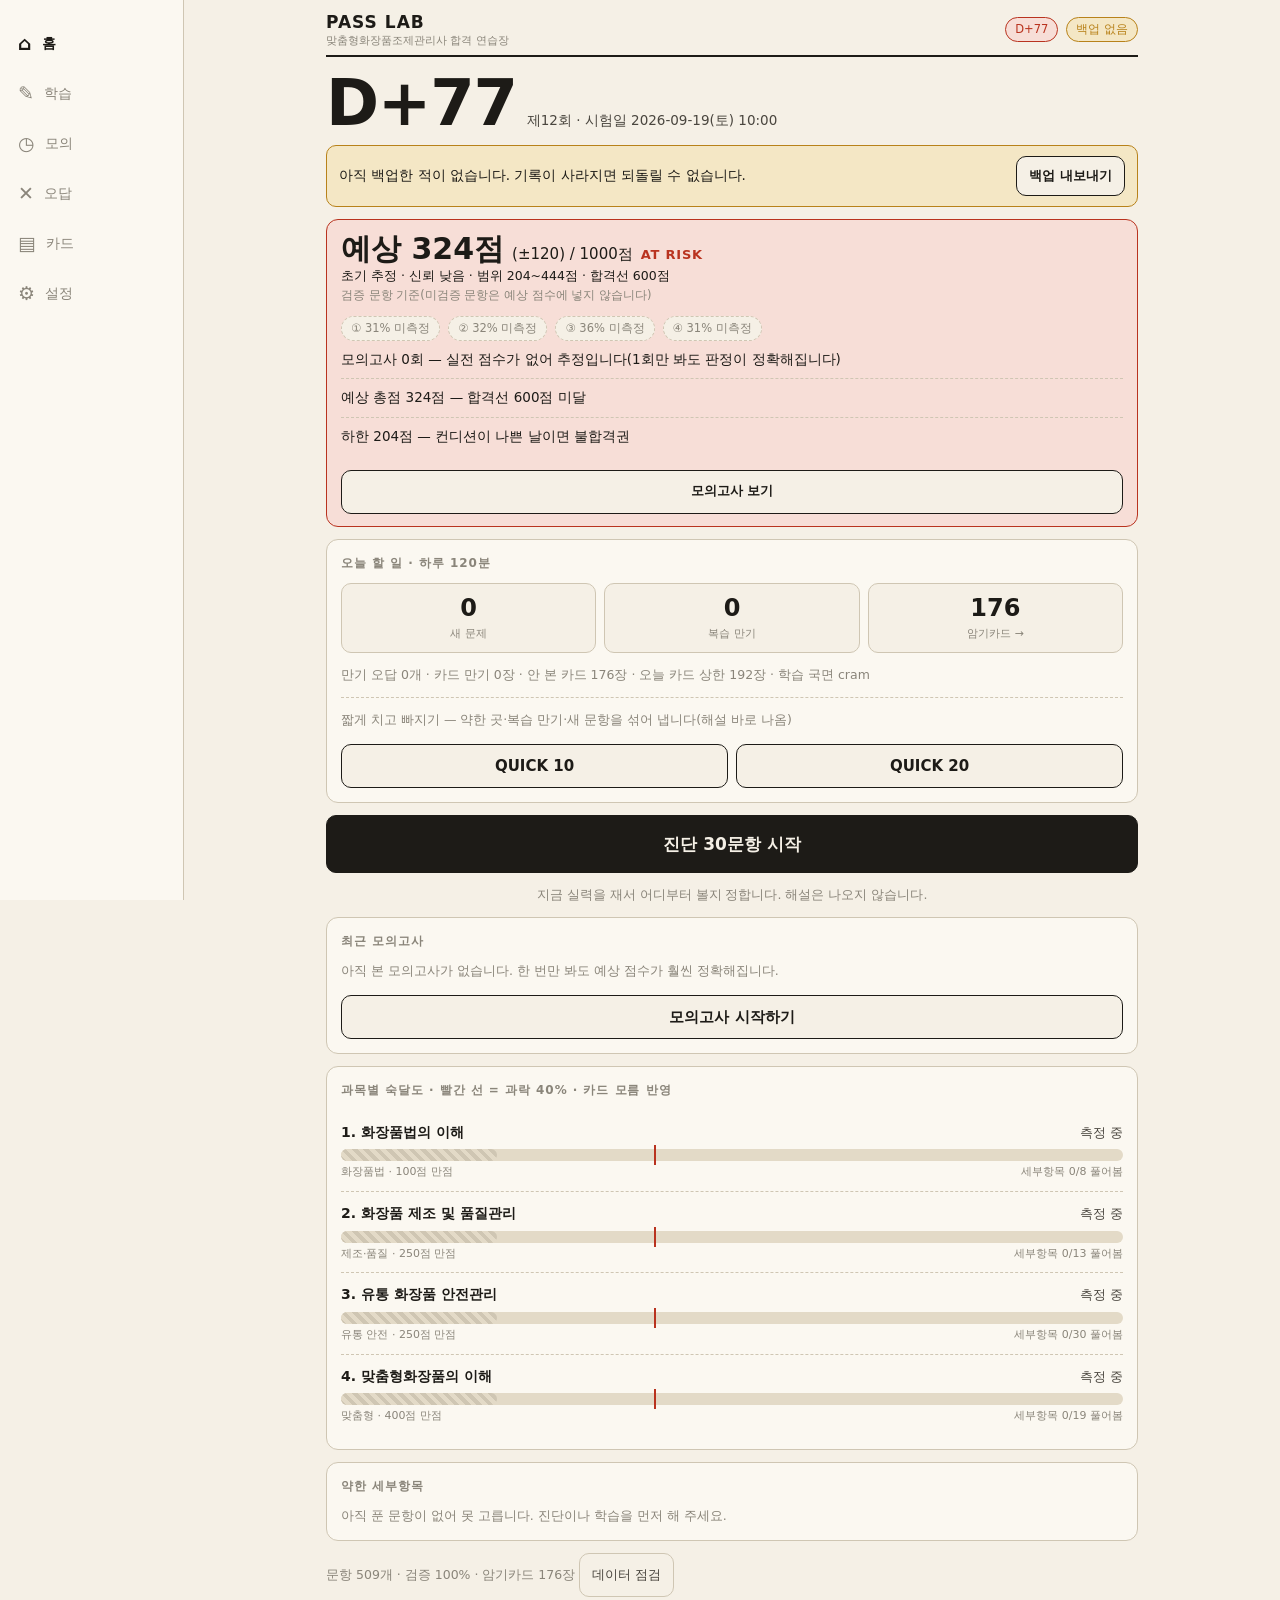
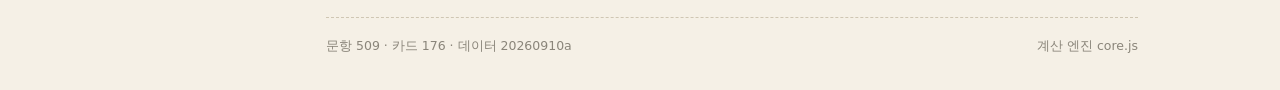
==== commit 3c823747: "deploy: app 42434e8 → 과목별 미니 4종(①②③④), ④ 맞춤형 40문항·48분 신설 (20260910a) Co-Authored-By: Claude Opus 5 <" ====
--- a/index.html
+++ b/index.html
@@ -9,7 +9,7 @@
 <meta name="apple-mobile-web-app-title" content="PASS LAB">
 <meta name="description" content="맞춤형화장품조제관리사 합격 연습장 — 문제 풀이·오답노트·암기카드">
 <title>PASS LAB · 조제관리사 합격 연습장</title>
-<link rel="stylesheet" href="style.css?v=20260909g">
+<link rel="stylesheet" href="style.css?v=20260910a">
 </head>
 <body>
 
@@ -39,11 +39,11 @@
 <div class="toast" id="toast" role="status" aria-live="polite"></div>
 
 <!-- 계산 엔진과 시험 구조는 먼저, 문항 배치는 app.js가 manifest 순서대로 넣는다. -->
-<script src="data/blueprint.js?v=20260909g"></script>
-<script src="data/topics.js?v=20260909g"></script>
-<script src="core.js?v=20260909g"></script>
-<script src="data/manifest.js?v=20260909g"></script>
-<script src="app.js?v=20260909g"></script>
+<script src="data/blueprint.js?v=20260910a"></script>
+<script src="data/topics.js?v=20260910a"></script>
+<script src="core.js?v=20260910a"></script>
+<script src="data/manifest.js?v=20260910a"></script>
+<script src="app.js?v=20260910a"></script>
 
 </body>
 </html>
--- a/style.css
+++ b/style.css
@@ -68,6 +68,11 @@
 .card > h2{margin:0 0 10px;font-size:12px;letter-spacing:.08em;color:var(--ink-3);font-weight:700}
 .card.flat{background:var(--paper);}
 
+/* 과목별 미니 — 한 카드 안에 네 과목을 헤어라인으로 나눈다 */
+.minirow{padding:12px 0;border-top:1px dashed var(--rule)}
+.minirow:first-of-type{border-top:0;padding-top:4px}
+.minirow:last-child{padding-bottom:0}
+
 .chip{
   display:inline-flex;align-items:center;gap:4px;white-space:nowrap;
   border:1px solid var(--rule);border-radius:999px;padding:2px 9px;
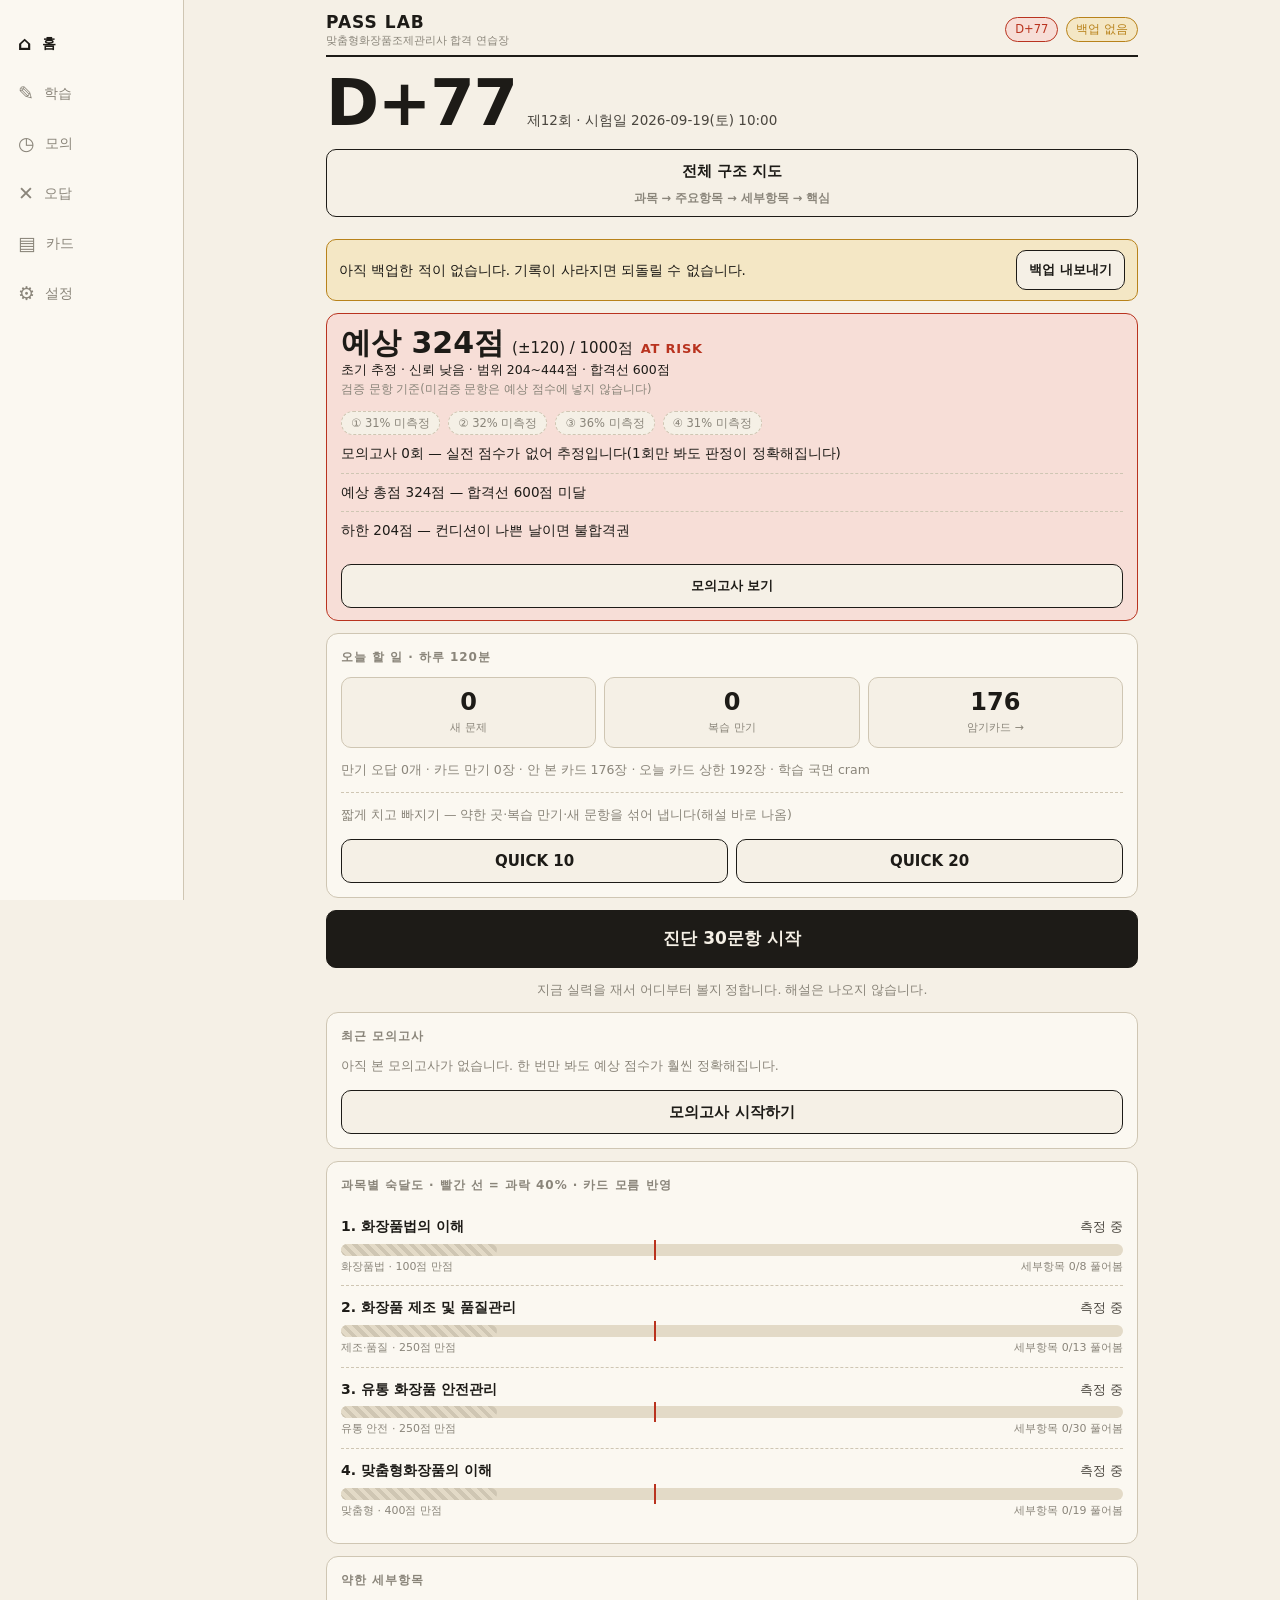
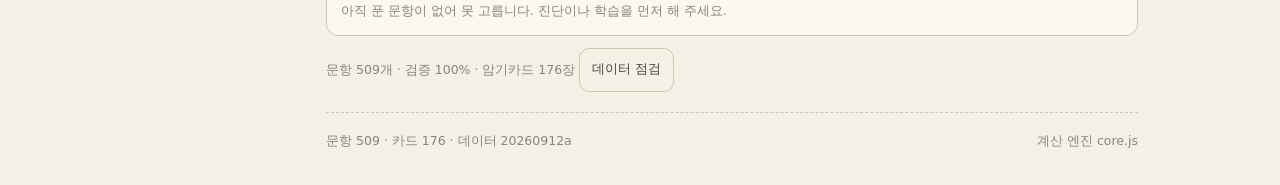
==== commit 224f3954: "deploy: app 8c3fa1c → 전체 구조 지도(과목>주요항목>세부항목>핵심 4층) (20260912a) Co-Authored-By: Claude Opus 5 <norepl" ====
--- a/index.html
+++ b/index.html
@@ -9,7 +9,7 @@
 <meta name="apple-mobile-web-app-title" content="PASS LAB">
 <meta name="description" content="맞춤형화장품조제관리사 합격 연습장 — 문제 풀이·오답노트·암기카드">
 <title>PASS LAB · 조제관리사 합격 연습장</title>
-<link rel="stylesheet" href="style.css?v=20260910a">
+<link rel="stylesheet" href="style.css?v=20260912a">
 </head>
 <body>
 
@@ -39,11 +39,11 @@
 <div class="toast" id="toast" role="status" aria-live="polite"></div>
 
 <!-- 계산 엔진과 시험 구조는 먼저, 문항 배치는 app.js가 manifest 순서대로 넣는다. -->
-<script src="data/blueprint.js?v=20260910a"></script>
-<script src="data/topics.js?v=20260910a"></script>
-<script src="core.js?v=20260910a"></script>
-<script src="data/manifest.js?v=20260910a"></script>
-<script src="app.js?v=20260910a"></script>
+<script src="data/blueprint.js?v=20260912a"></script>
+<script src="data/topics.js?v=20260912a"></script>
+<script src="core.js?v=20260912a"></script>
+<script src="data/manifest.js?v=20260912a"></script>
+<script src="app.js?v=20260912a"></script>
 
 </body>
 </html>
--- a/style.css
+++ b/style.css
@@ -68,6 +68,77 @@
 .card > h2{margin:0 0 10px;font-size:12px;letter-spacing:.08em;color:var(--ink-3);font-weight:700}
 .card.flat{background:var(--paper);}
 
+/* ---------- 전체 구조 지도 ----------
+   이 화면 전용 클래스는 전부 mp- 로 시작한다. 앱의 기존 이름(.bar .subj .m .dot …)과
+   겹치면 홈·결과 화면이 조용히 망가지므로 새 이름을 여기에 섞지 않는다.
+   기존 것을 그대로 쓰는 건 .btn .chip .row .acts .small .tiny .muted .figbox 뿐이다. */
+.mapbtn{width:100%;flex-direction:column;align-items:flex-start;gap:2px;min-height:56px;margin:12px 0}
+.mapbtn > span:first-child{font-size:15px;font-weight:700}
+
+.mp-title{display:flex;align-items:center;gap:10px;min-width:0}
+.mp-title h3{margin:0;font-size:16px}
+.mp-back{border:0;background:none;color:var(--ink-3);font-size:13px;min-height:44px;padding:0 2px;cursor:pointer}
+.mp-lgd{display:flex;flex-wrap:wrap;gap:6px 12px;font-size:11px;color:var(--ink-3);margin:8px 0 4px}
+.mp-lgd span{display:inline-flex;align-items:center;gap:4px}
+
+.mp-dot{width:9px;height:9px;border-radius:50%;display:inline-block;flex:none;background:var(--ink-3)}
+.mp-dot.g{background:var(--green)}.mp-dot.a{background:var(--amber)}.mp-dot.r{background:var(--red)}
+.mp-dot.n{background:transparent;border:1.5px dashed var(--ink-3)}
+.mp-score{display:inline-flex;align-items:center;gap:5px;font-weight:600;font-size:12.5px;
+  font-variant-numeric:tabular-nums;white-space:nowrap}
+.mp-score.g{color:var(--green)}.mp-score.a{color:var(--amber)}
+.mp-score.r{color:var(--red)}.mp-score.n{color:var(--ink-3);font-weight:500}
+
+/* 숙달도 바 — 세로선이 과락선 40% */
+.mp-bar{position:relative;height:6px;border-radius:3px;background:var(--paper-3);overflow:visible;margin:8px 0}
+.mp-bar i{position:absolute;left:0;top:0;bottom:0;border-radius:3px}
+.mp-bar i.g{background:var(--green)}.mp-bar i.a{background:var(--amber)}.mp-bar i.r{background:var(--red)}
+.mp-bar::after{content:"";position:absolute;left:40%;top:-3px;bottom:-3px;width:1.5px;background:var(--ink)}
+
+.mp-node{display:flex;flex-direction:column;background:var(--card);border:1px solid var(--rule);
+  border-radius:12px;padding:12px 14px;margin:12px 0}
+.mp-node.on{border-color:var(--ink)}
+.mp-name{display:flex;align-items:center;gap:8px;width:100%;min-height:44px;border:0;background:none;
+  font:inherit;font-size:15px;font-weight:700;color:inherit;text-align:left;padding:0;cursor:pointer}
+.mp-mark{font-size:18px;line-height:1;flex:none}
+.mp-chev{margin-left:auto;color:var(--ink-3);font-size:14px;flex:none}
+.mp-meta{display:flex;justify-content:space-between;align-items:center;gap:8px;font-size:12px;color:var(--ink-2)}
+
+.mp-kids{display:flex;flex-direction:column;border-top:1px dashed var(--rule);margin-top:10px;padding-top:4px}
+.mp-major{display:flex;align-items:center;gap:8px;width:100%;min-height:44px;padding:9px 2px;
+  border:0;border-bottom:1px dashed var(--rule);background:none;font:inherit;font-size:13.5px;color:inherit;
+  text-align:left;cursor:pointer}
+.mp-major:last-of-type{border-bottom:0}
+.mp-major.on{background:var(--paper-2);border-radius:8px;padding-left:8px;padding-right:8px}
+.mp-tri{width:14px;color:var(--ink-3);flex:none}
+.mp-code{color:var(--ink-3);font-variant-numeric:tabular-nums;flex:none}
+.mp-cnt{margin-left:auto;flex:none}
+
+.mp-subs{display:flex;flex-direction:column;gap:4px;padding:4px 0 8px 14px}
+.mp-sub{display:flex;align-items:center;gap:8px;width:100%;min-height:44px;padding:8px 10px;border:0;
+  border-left:3px solid transparent;border-radius:8px;background:none;font:inherit;font-size:13px;color:inherit;
+  text-align:left;cursor:pointer}
+.mp-sub .mp-score{margin-left:auto}
+.mp-sub .chip{flex:none;font-size:10.5px;padding:1px 6px}
+.mp-sub.on{background:var(--paper-2);border-left-color:var(--ink)}
+
+.mp-core{display:flex;flex-direction:column;gap:10px;background:var(--card);border:1px solid var(--rule);
+  border-left:3px solid var(--ink);border-radius:10px;padding:12px;margin:2px 0 8px 14px}
+.mp-core h4{margin:0;font-size:12px;letter-spacing:.08em;color:var(--ink-3);font-weight:700;
+  display:flex;justify-content:space-between;align-items:baseline;gap:8px;flex-wrap:wrap}
+.mp-core h4 span{letter-spacing:0;font-weight:500}
+.mp-kcard{border:1px solid var(--rule);border-radius:8px;padding:9px 10px;background:var(--paper);
+  display:flex;flex-direction:column;gap:5px}
+.mp-kind{font-size:10.5px;color:var(--ink-3);letter-spacing:.04em}
+.mp-front{font-weight:600;font-size:13px}
+.mp-ans{font-size:12.5px;color:var(--ink-2);padding-left:10px;border-left:2px solid var(--amber)}
+.mp-ans b{color:var(--ink)}
+.mp-line{font-size:12.5px;color:var(--ink-2);background:var(--paper-2);border-radius:8px;padding:8px 10px}
+.mp-line b{color:var(--ink);font-size:11px;letter-spacing:.06em;margin-right:6px}
+.mp-more{border-top:1px dashed var(--rule);padding-top:8px}
+.mp-more > summary{font-size:12.5px;color:var(--ink-2);cursor:pointer;min-height:44px;display:flex;align-items:center}
+.mp-more .mp-line,.mp-more .mp-kcard{margin-top:6px}
+
 /* 과목별 미니 — 한 카드 안에 네 과목을 헤어라인으로 나눈다 */
 .minirow{padding:12px 0;border-top:1px dashed var(--rule)}
 .minirow:first-of-type{border-top:0;padding-top:4px}
